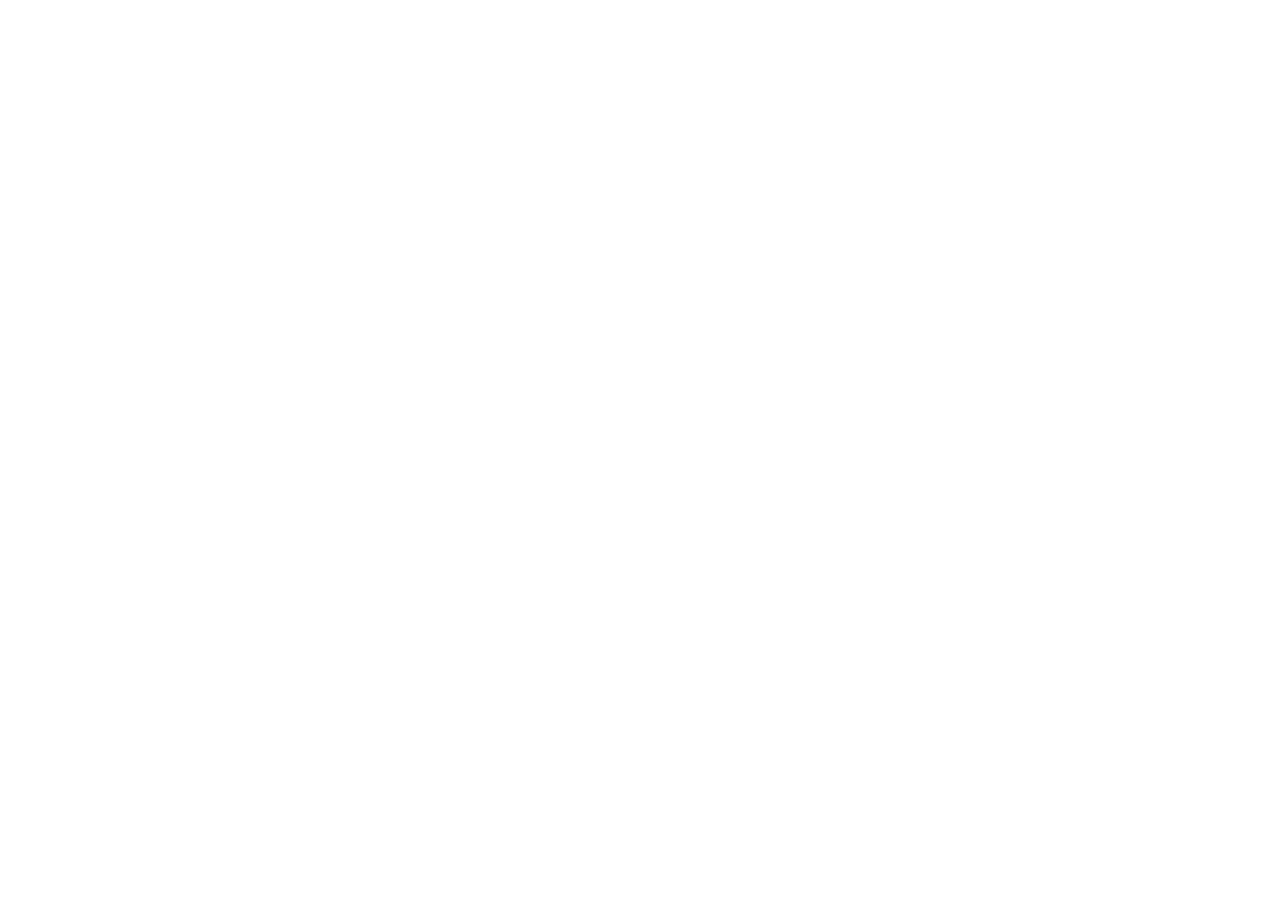
==== index.html @ 08dc2731 "Adding files" ====
<!DOCTYPE html>
<html lang="en">
	<head>
		<meta charset="UTF-8" />
		<meta name="viewport" content="width=device-width, initial-scale=1.0" />
		<link rel="stylesheet" href="style.css" />
		<title>Poster Shop</title>
	</head>
	<body></body>
</html>
---- style.css ----
* {
	margin: 0;
	padding: 0;
	box-sizing: border-box;
}

html,
body {
	width: 100%;
	height: 100%;
}
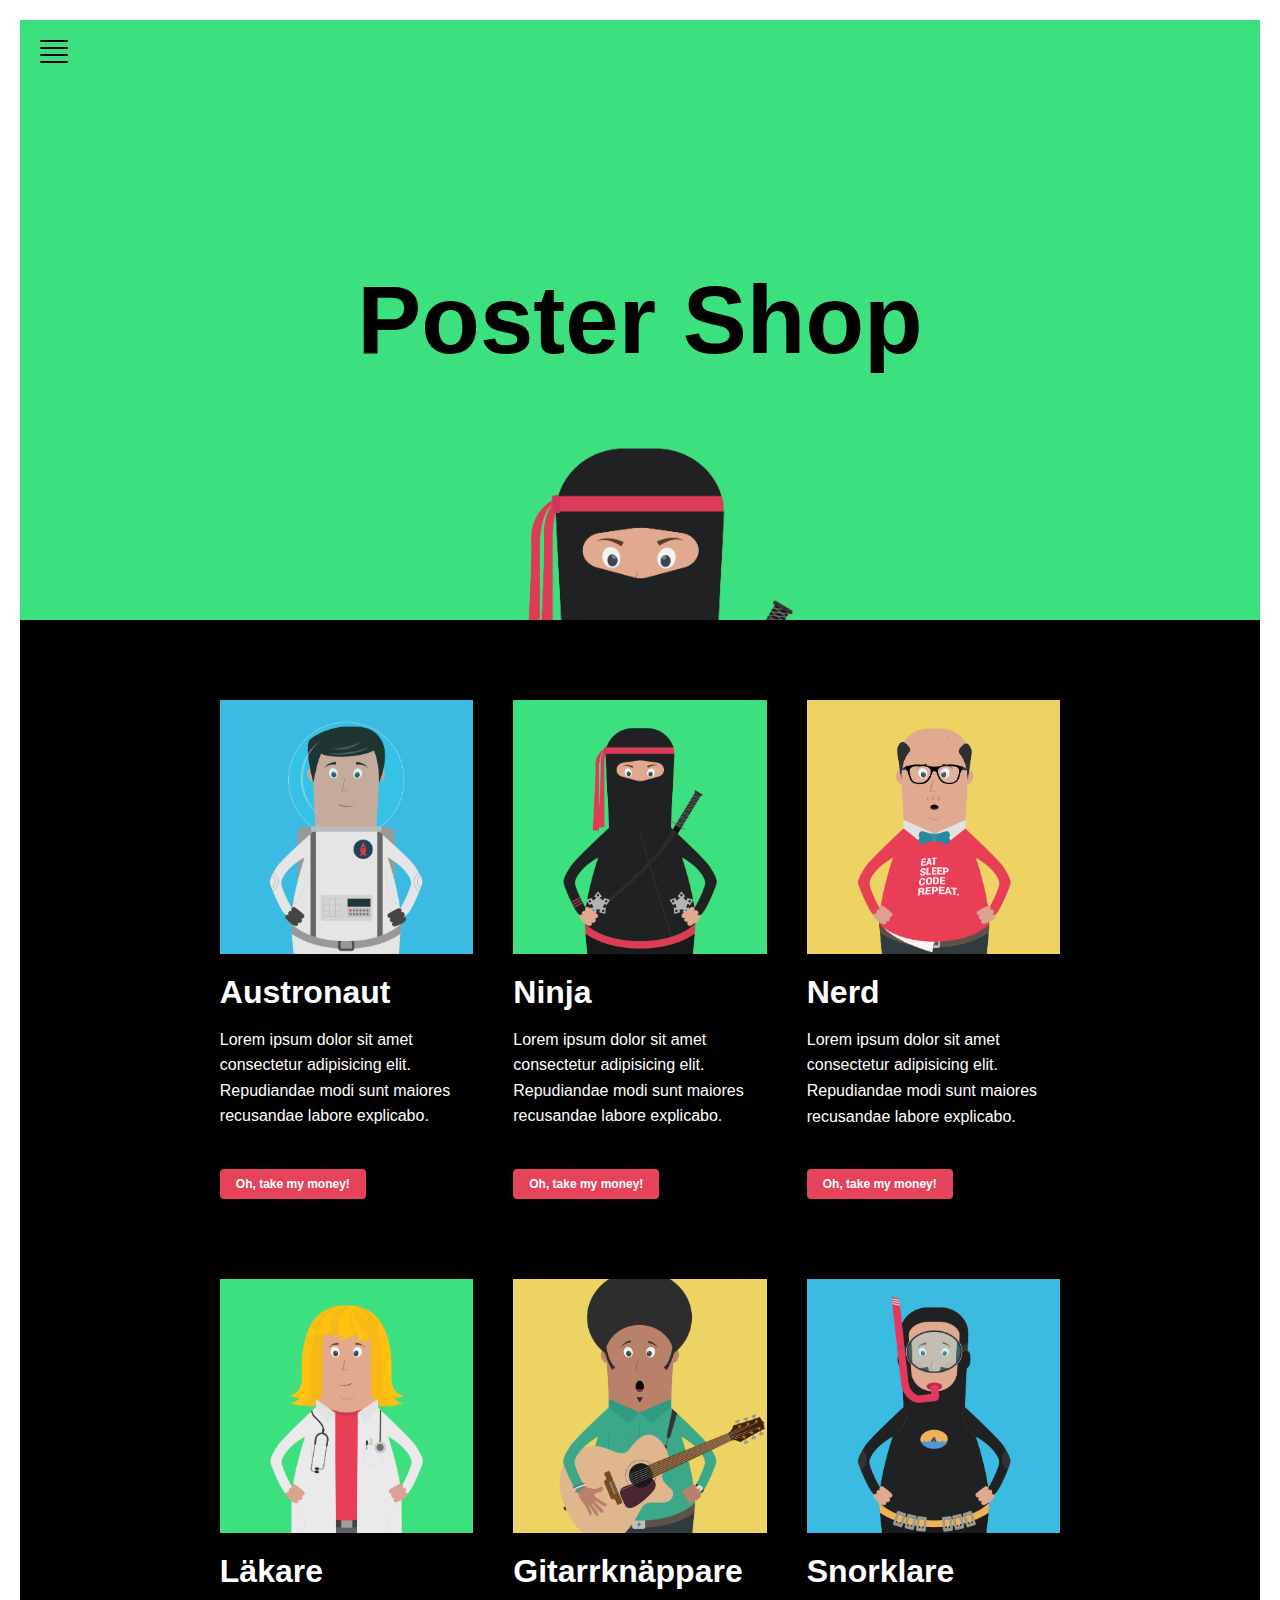
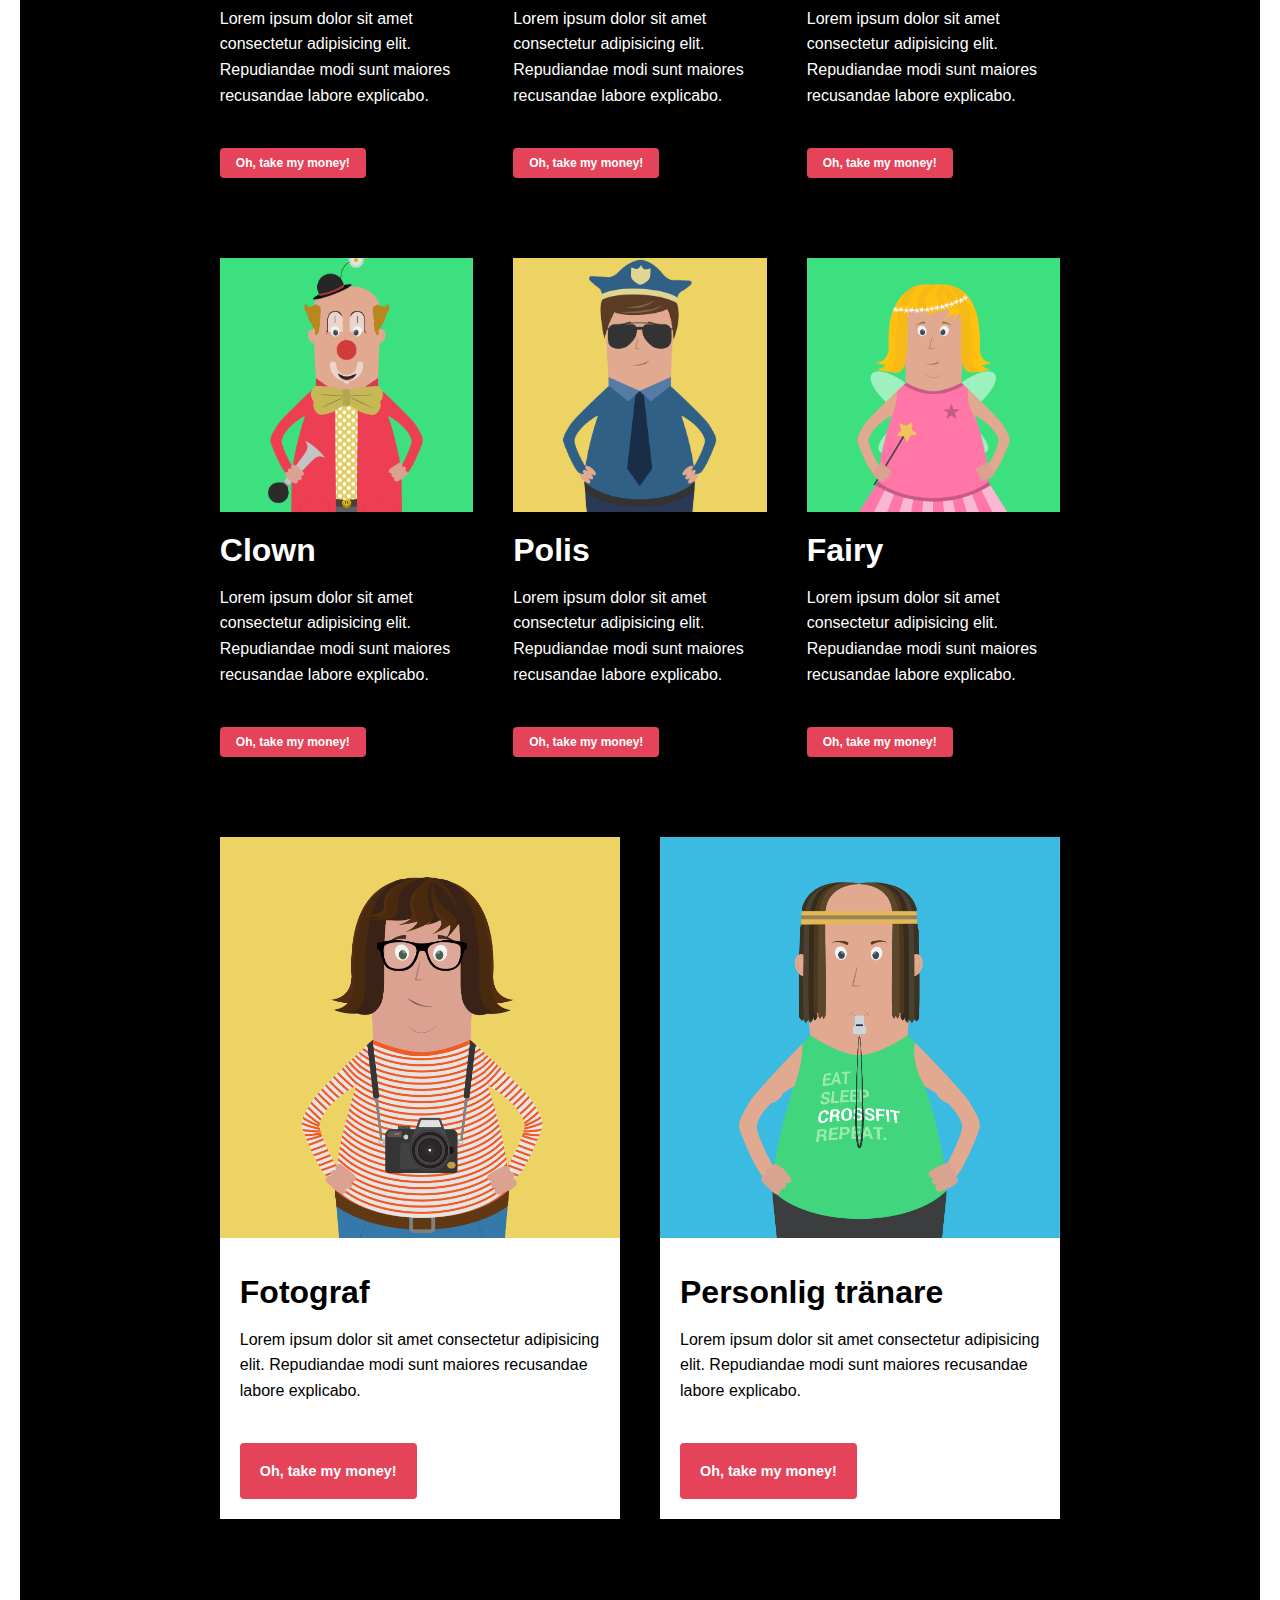
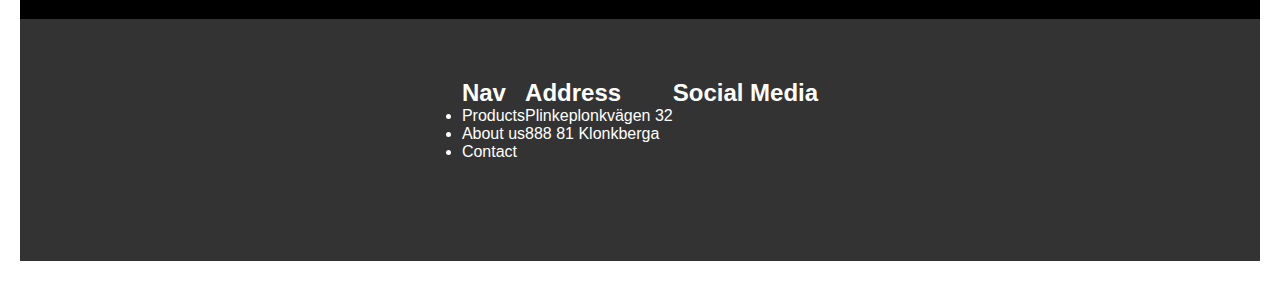
==== commit 8c0179f9: "Update" ====
--- a/index.html
+++ b/index.html
@@ -6,5 +6,148 @@
 		<link rel="stylesheet" href="style.css" />
 		<title>Poster Shop</title>
 	</head>
-	<body></body>
+	<body>
+		<div class="container">
+			<header>
+				<h1>Poster Shop</h1>
+				<div class="menubtn"></div>
+			</header>
+			<section class="posters">
+				<div>
+					<img src="assets/char-1.png" alt="" />
+					<h2>Austronaut</h2>
+					<p>
+						Lorem ipsum dolor sit amet consectetur adipisicing elit.
+						Repudiandae modi sunt maiores recusandae labore
+						explicabo.
+					</p>
+					<a href="#">Oh, take my money!</a>
+				</div>
+				<div>
+					<img src="assets/char-2.png" alt="" />
+					<h2>Ninja</h2>
+					<p>
+						Lorem ipsum dolor sit amet consectetur adipisicing elit.
+						Repudiandae modi sunt maiores recusandae labore
+						explicabo.
+					</p>
+					<a href="#">Oh, take my money!</a>
+				</div>
+				<div>
+					<img src="assets/char-3.png" alt="" />
+					<h2>Nerd</h2>
+					<p>
+						Lorem ipsum dolor sit amet consectetur adipisicing elit.
+						Repudiandae modi sunt maiores recusandae labore
+						explicabo.
+					</p>
+					<a href="#">Oh, take my money!</a>
+				</div>
+				<div>
+					<img src="assets/char-11.png" alt="" />
+					<h2>Läkare</h2>
+					<p>
+						Lorem ipsum dolor sit amet consectetur adipisicing elit.
+						Repudiandae modi sunt maiores recusandae labore
+						explicabo.
+					</p>
+					<a href="#">Oh, take my money!</a>
+				</div>
+				<div>
+					<img src="assets/char-12.png" alt="" />
+					<h2>Gitarrknäppare</h2>
+					<p>
+						Lorem ipsum dolor sit amet consectetur adipisicing elit.
+						Repudiandae modi sunt maiores recusandae labore
+						explicabo.
+					</p>
+					<a href="#">Oh, take my money!</a>
+				</div>
+				<div>
+					<img src="assets/char-4.png" alt="" />
+					<h2>Snorklare</h2>
+					<p>
+						Lorem ipsum dolor sit amet consectetur adipisicing elit.
+						Repudiandae modi sunt maiores recusandae labore
+						explicabo.
+					</p>
+					<a href="#">Oh, take my money!</a>
+				</div>
+				<div>
+					<img src="assets/char-5.png" alt="" />
+					<h2>Clown</h2>
+					<p>
+						Lorem ipsum dolor sit amet consectetur adipisicing elit.
+						Repudiandae modi sunt maiores recusandae labore
+						explicabo.
+					</p>
+					<a href="#">Oh, take my money!</a>
+				</div>
+				<div>
+					<img src="assets/char-6.png" alt="" />
+					<h2>Polis</h2>
+					<p>
+						Lorem ipsum dolor sit amet consectetur adipisicing elit.
+						Repudiandae modi sunt maiores recusandae labore
+						explicabo.
+					</p>
+					<a href="#">Oh, take my money!</a>
+				</div>
+				<div>
+					<img src="assets/char-8.png" alt="" />
+					<h2>Fairy</h2>
+					<p>
+						Lorem ipsum dolor sit amet consectetur adipisicing elit.
+						Repudiandae modi sunt maiores recusandae labore
+						explicabo.
+					</p>
+					<a href="#">Oh, take my money!</a>
+				</div>
+				<div>
+					<img src="assets/char-7.png" alt="" />
+					<article>
+						<h2>Fotograf</h2>
+						<p>
+							Lorem ipsum dolor sit amet consectetur adipisicing
+							elit. Repudiandae modi sunt maiores recusandae
+							labore explicabo.
+						</p>
+						<a href="#">Oh, take my money!</a>
+					</article>
+				</div>
+				<div>
+					<img src="assets/char-9.png" alt="" />
+					<article>
+						<h2>Personlig tränare</h2>
+						<p>
+							Lorem ipsum dolor sit amet consectetur adipisicing
+							elit. Repudiandae modi sunt maiores recusandae
+							labore explicabo.
+						</p>
+						<a href="#">Oh, take my money!</a>
+					</article>
+				</div>
+			</section>
+			<footer>
+				<div>
+					<h2>Nav</h2>
+					<ul>
+						<li>Products</li>
+						<li>About us</li>
+						<li>Contact</li>
+					</ul>
+				</div>
+				<div>
+					<h2>Address</h2>
+					<p>
+						Plinkeplonkvägen 32<br />
+						888 81 Klonkberga
+					</p>
+				</div>
+				<div>
+					<h2>Social Media</h2>
+				</div>
+			</footer>
+		</div>
+	</body>
 </html>
--- a/style.css
+++ b/style.css
@@ -4,8 +4,110 @@
 	box-sizing: border-box;
 }
 
-html,
 body {
+	font-family: Arial, Helvetica, sans-serif;
+	display: flex;
+	justify-content: center;
+}
+
+.container {
+	margin: 20px;
+	width: 1500px;
+	background: black;
+	display: table;
+}
+
+header {
+	position: relative;
+	display: flex;
+	justify-content: center;
+	align-items: center;
+	background-color: #3de07e;
+	background-image: url("assets/char-2.png");
+	background-size: 50%;
+	background-repeat: no-repeat;
+	background-position: center 360px;
+	height: 600px;
+}
+
+header h1 {
+	font-size: 6rem;
+}
+
+.menubtn {
+	background-image: url("assets/navicon.svg");
+	background-repeat: no-repeat;
+	display: block;
+	content: "";
+	width: 32px;
+	height: 32px;
+	position: absolute;
+	left: 20px;
+	top: 20px;
+}
+
+.posters {
+	color: white;
+	margin: 60px auto 40px auto;
+	display: flex;
+	flex-wrap: wrap;
+	width: 71%;
+}
+
+.posters div {
+	flex: 25%;
+	margin: 20px 20px 60px 20px;
+}
+
+.posters div img {
 	width: 100%;
-	height: 100%;
 }
+
+.posters h2 {
+	margin-top: 16px;
+	font-size: 2rem;
+}
+
+.posters p {
+	margin-top: 16px;
+	line-height: 1.6rem;
+	font-size: 1rem;
+}
+
+.posters a {
+	background-color: rgb(229, 67, 89);
+	color: white;
+	text-decoration: none;
+	padding: 8px 16px;
+	display: inline-block;
+	margin-top: 40px;
+	font-weight: 600;
+	border-radius: 4px;
+	font-size: 0.75rem;
+}
+
+.posters .div:nth-child(10),
+.posters .div:nth-child(11) {
+	flex: 50%;
+}
+
+article {
+	padding: 20px;
+	background-color: white;
+	color: black;
+	margin-top: -4px;
+}
+
+article a {
+	font-size: 0.9rem !important;
+	padding: 20px !important;
+}
+
+footer {
+	display: flex;
+	justify-content: center;
+	color: white;
+	padding-top: 60px;
+	padding-bottom: 100px;
+	background-color: rgb(51, 51, 51);
+}
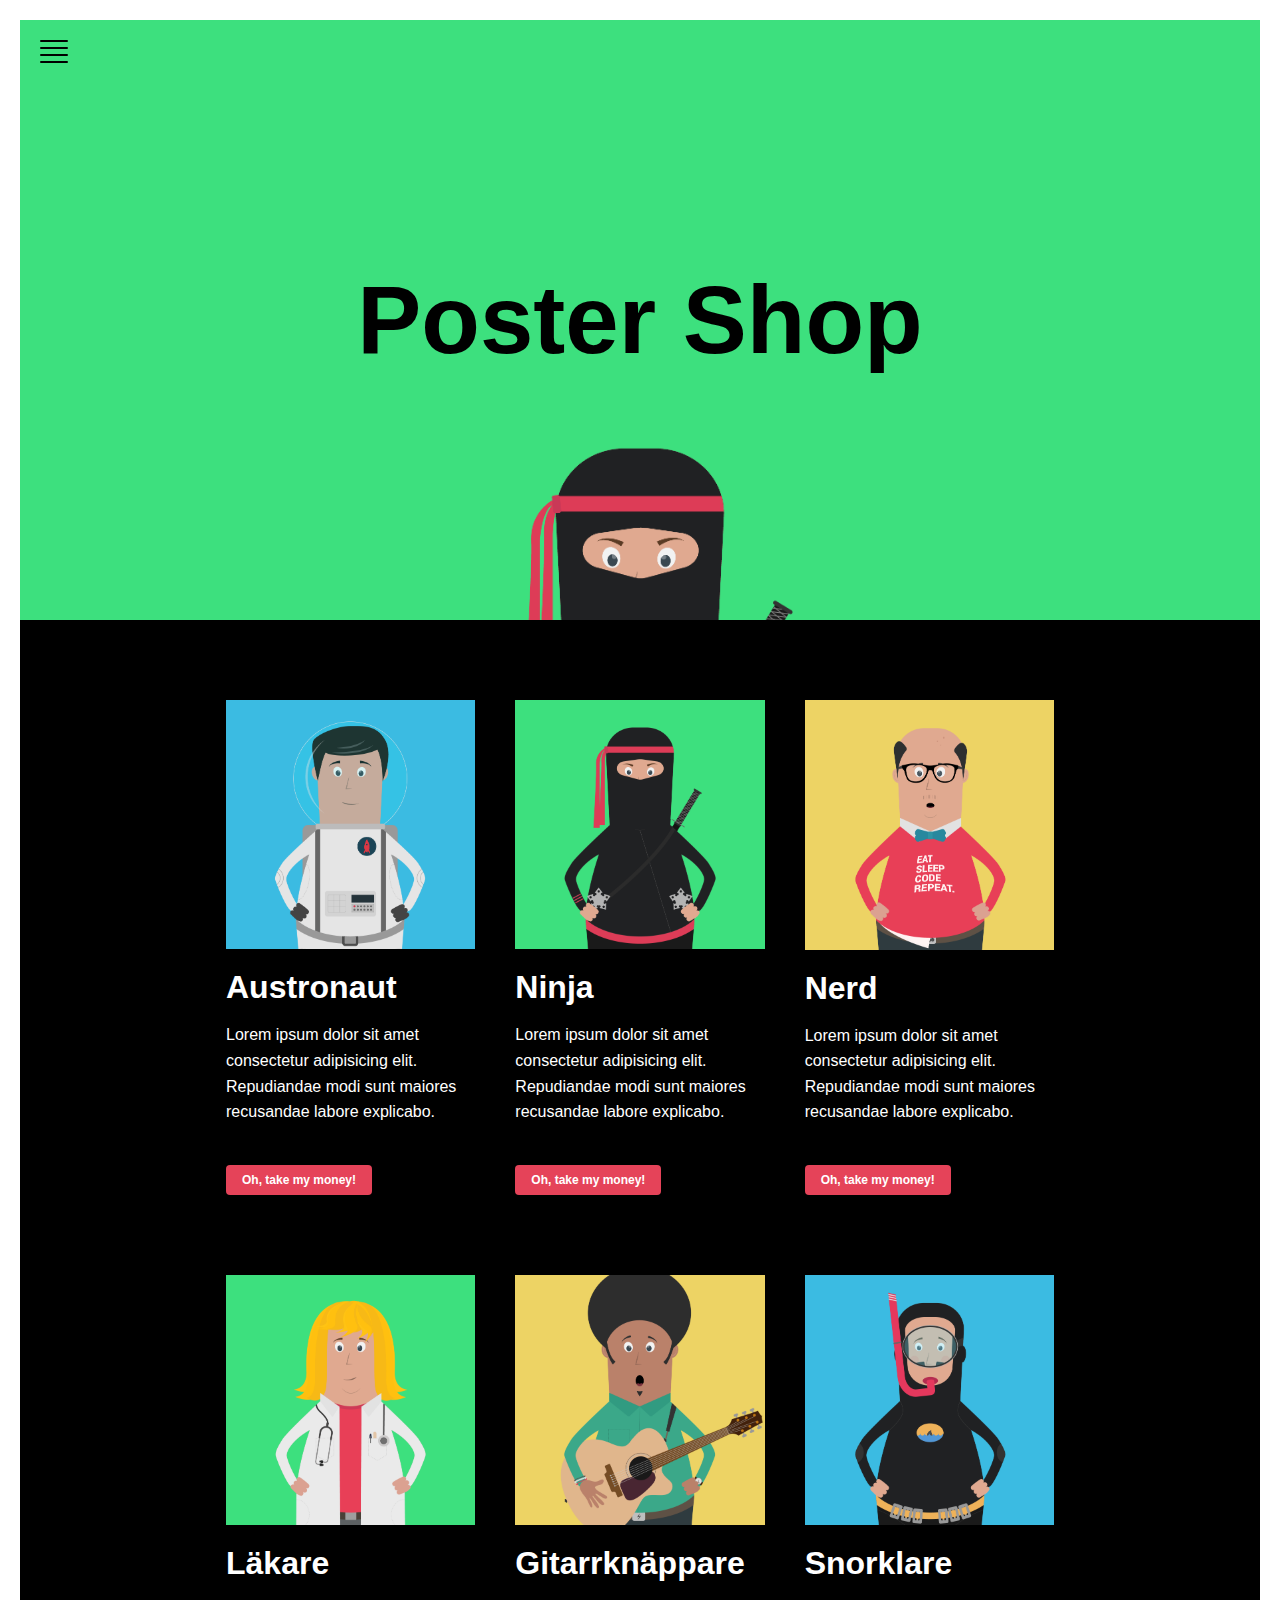
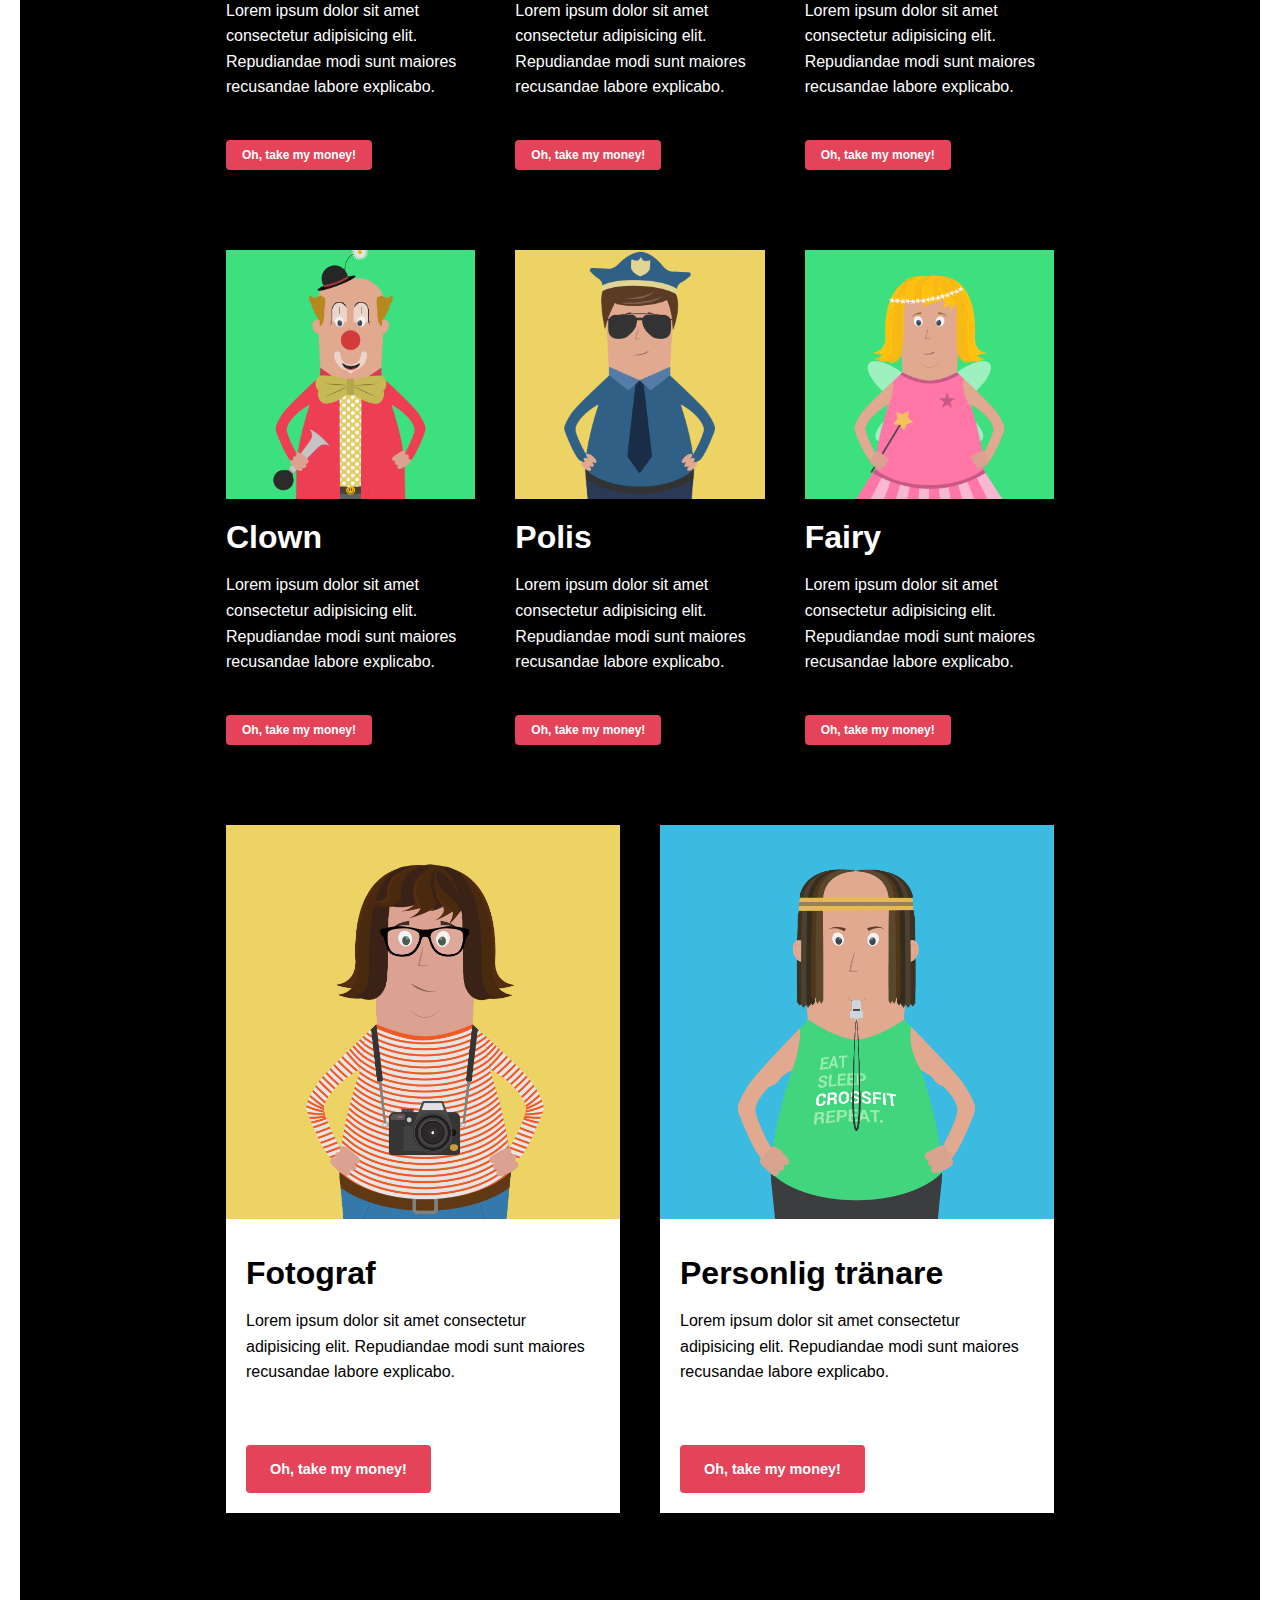
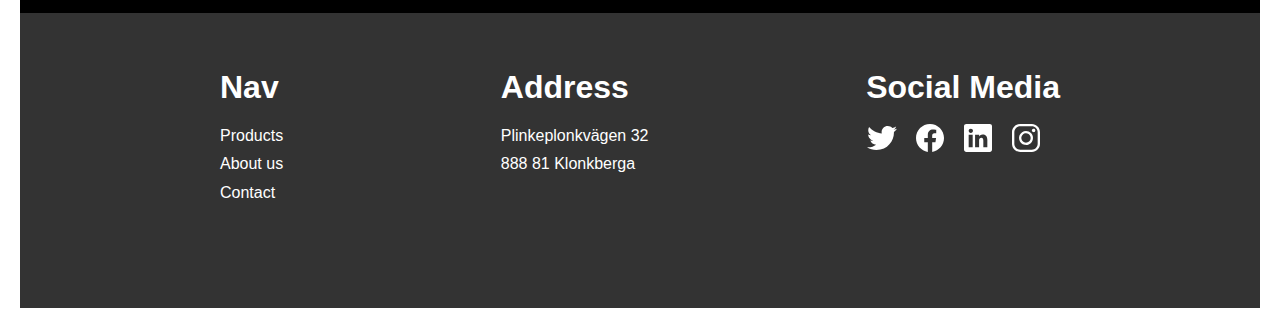
==== commit ab19cc78: "Final" ====
--- a/index.html
+++ b/index.html
@@ -10,7 +10,7 @@
 		<div class="container">
 			<header>
 				<h1>Poster Shop</h1>
-				<div class="menubtn"></div>
+				<a href="#" class="menubtn"></a>
 			</header>
 			<section class="posters">
 				<div>
@@ -129,23 +129,31 @@
 				</div>
 			</section>
 			<footer>
-				<div>
-					<h2>Nav</h2>
-					<ul>
-						<li>Products</li>
-						<li>About us</li>
-						<li>Contact</li>
-					</ul>
-				</div>
-				<div>
-					<h2>Address</h2>
-					<p>
-						Plinkeplonkvägen 32<br />
-						888 81 Klonkberga
-					</p>
-				</div>
-				<div>
-					<h2>Social Media</h2>
+				<div class="contain">
+					<div>
+						<h2>Nav</h2>
+						<ul>
+							<li><a href="#">Products</a></li>
+							<li><a href="#">About us</a></li>
+							<li><a href="#">Contact</a></li>
+						</ul>
+					</div>
+					<div>
+						<h2>Address</h2>
+						<p>
+							Plinkeplonkvägen 32<br />
+							888 81 Klonkberga
+						</p>
+					</div>
+					<div>
+						<h2>Social Media</h2>
+						<div class="links">
+							<a href="#" class="icon-twitter">Twitter</a>
+							<a href="#" class="icon-facebook">Facebook</a>
+							<a href="#" class="icon-linkedin">Linkedin</a>
+							<a href="#" class="icon-instagram">Instagram</a>
+						</div>
+					</div>
 				</div>
 			</footer>
 		</div>
--- a/style.css
+++ b/style.css
@@ -51,7 +51,7 @@
 	margin: 60px auto 40px auto;
 	display: flex;
 	flex-wrap: wrap;
-	width: 71%;
+	width: 70%;
 }
 
 .posters div {
@@ -100,10 +100,18 @@
 
 article a {
 	font-size: 0.9rem !important;
-	padding: 20px !important;
+	padding: 16px 24px !important;
+	margin-top: 60px !important;
+}
+
+.posters a:hover {
+	text-decoration: none;
+	background-color: rgb(185, 51, 51);
 }
 
 footer {
+	padding: 20px;
+	line-height: 1.8rem;
 	display: flex;
 	justify-content: center;
 	color: white;
@@ -111,3 +119,57 @@
 	padding-bottom: 100px;
 	background-color: rgb(51, 51, 51);
 }
+
+footer h2 {
+	font-size: 2rem;
+	margin-bottom: 20px;
+}
+
+footer .contain {
+	display: flex;
+	justify-content: space-between;
+	width: 70%;
+}
+
+footer ul {
+	list-style: none;
+}
+
+footer .links {
+	display: flex;
+}
+
+footer a {
+	color: white;
+	text-decoration: none;
+}
+
+footer a:hover {
+	opacity: 0.5;
+	text-decoration: underline;
+}
+
+footer .links a {
+	text-indent: -10000px;
+	overflow: hidden;
+	display: block;
+	width: 32px;
+	height: 32px;
+	margin-right: 16px;
+}
+
+.icon-twitter {
+	background-image: url("assets/logo-twitter.svg");
+}
+
+.icon-facebook {
+	background-image: url("assets/logo-facebook.svg");
+}
+
+.icon-linkedin {
+	background-image: url("assets/logo-linkedin.svg");
+}
+
+.icon-instagram {
+	background-image: url("assets/logo-instagram.svg");
+}
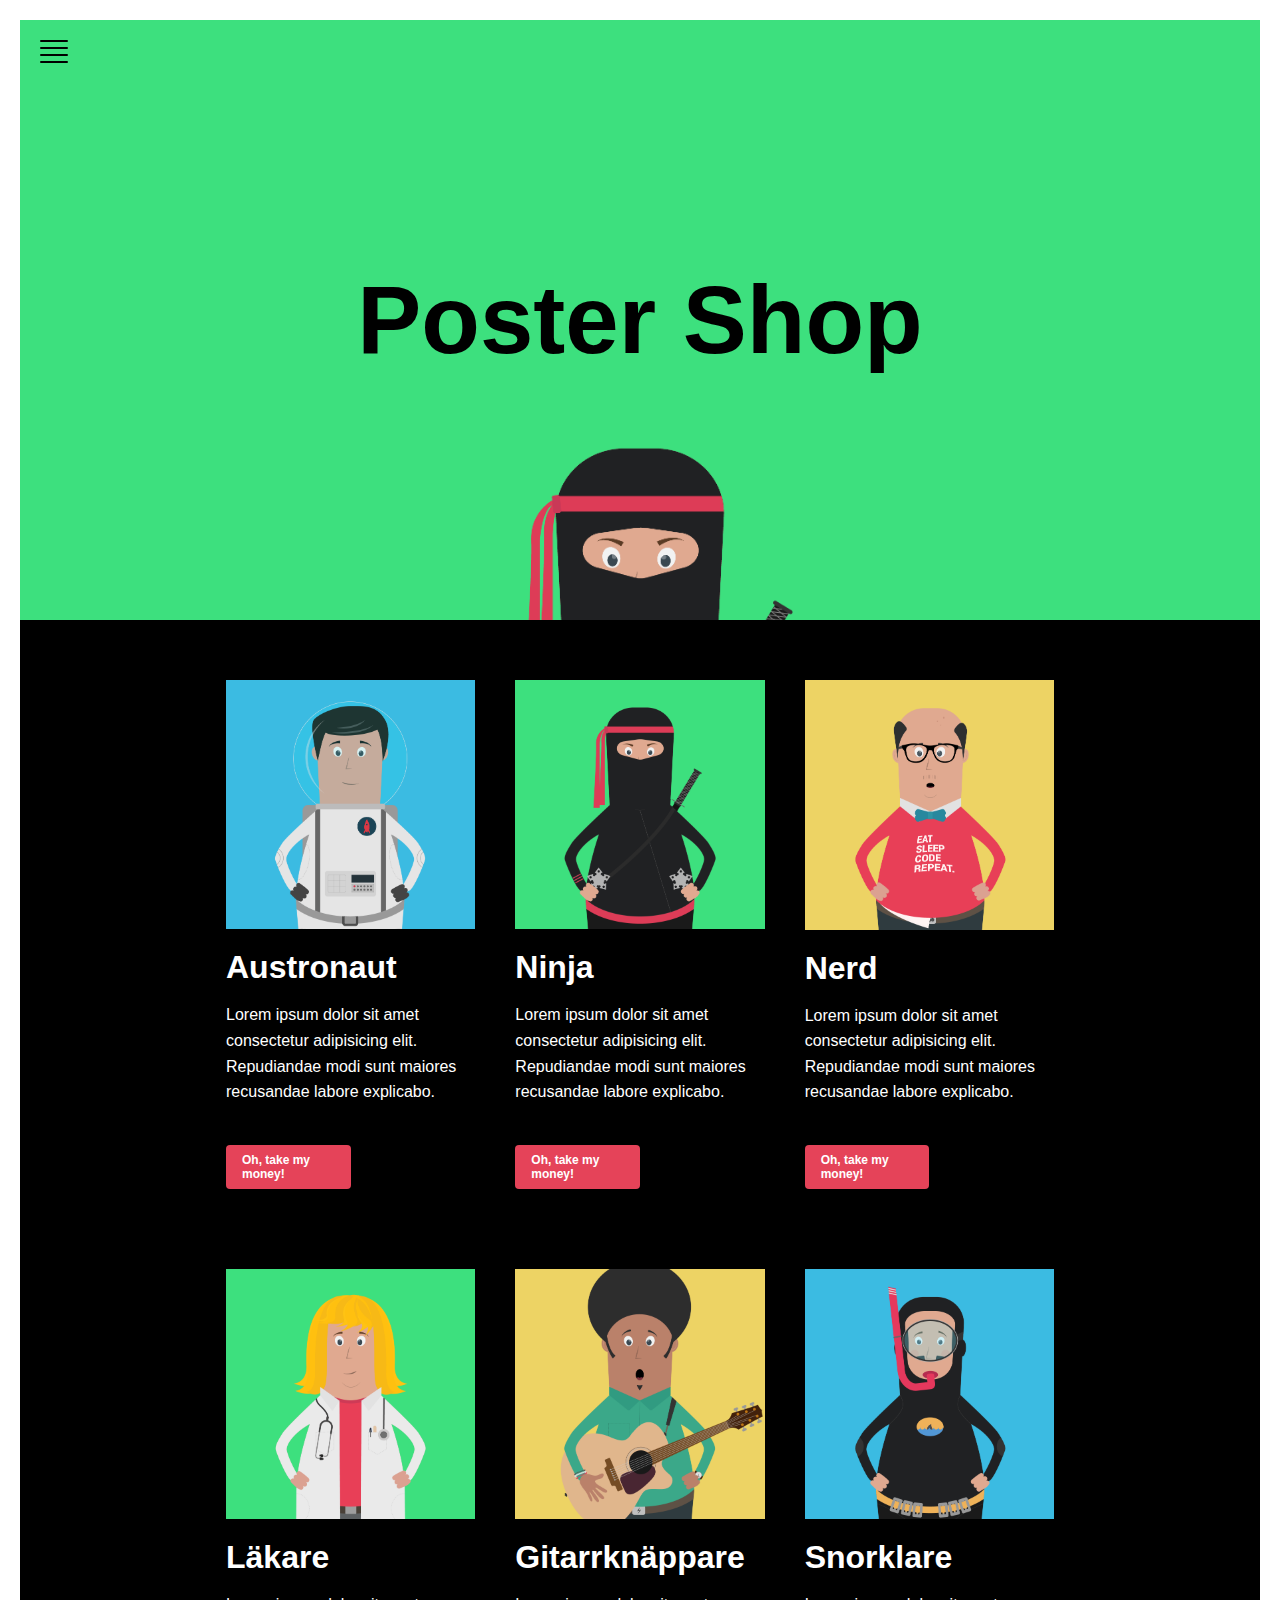
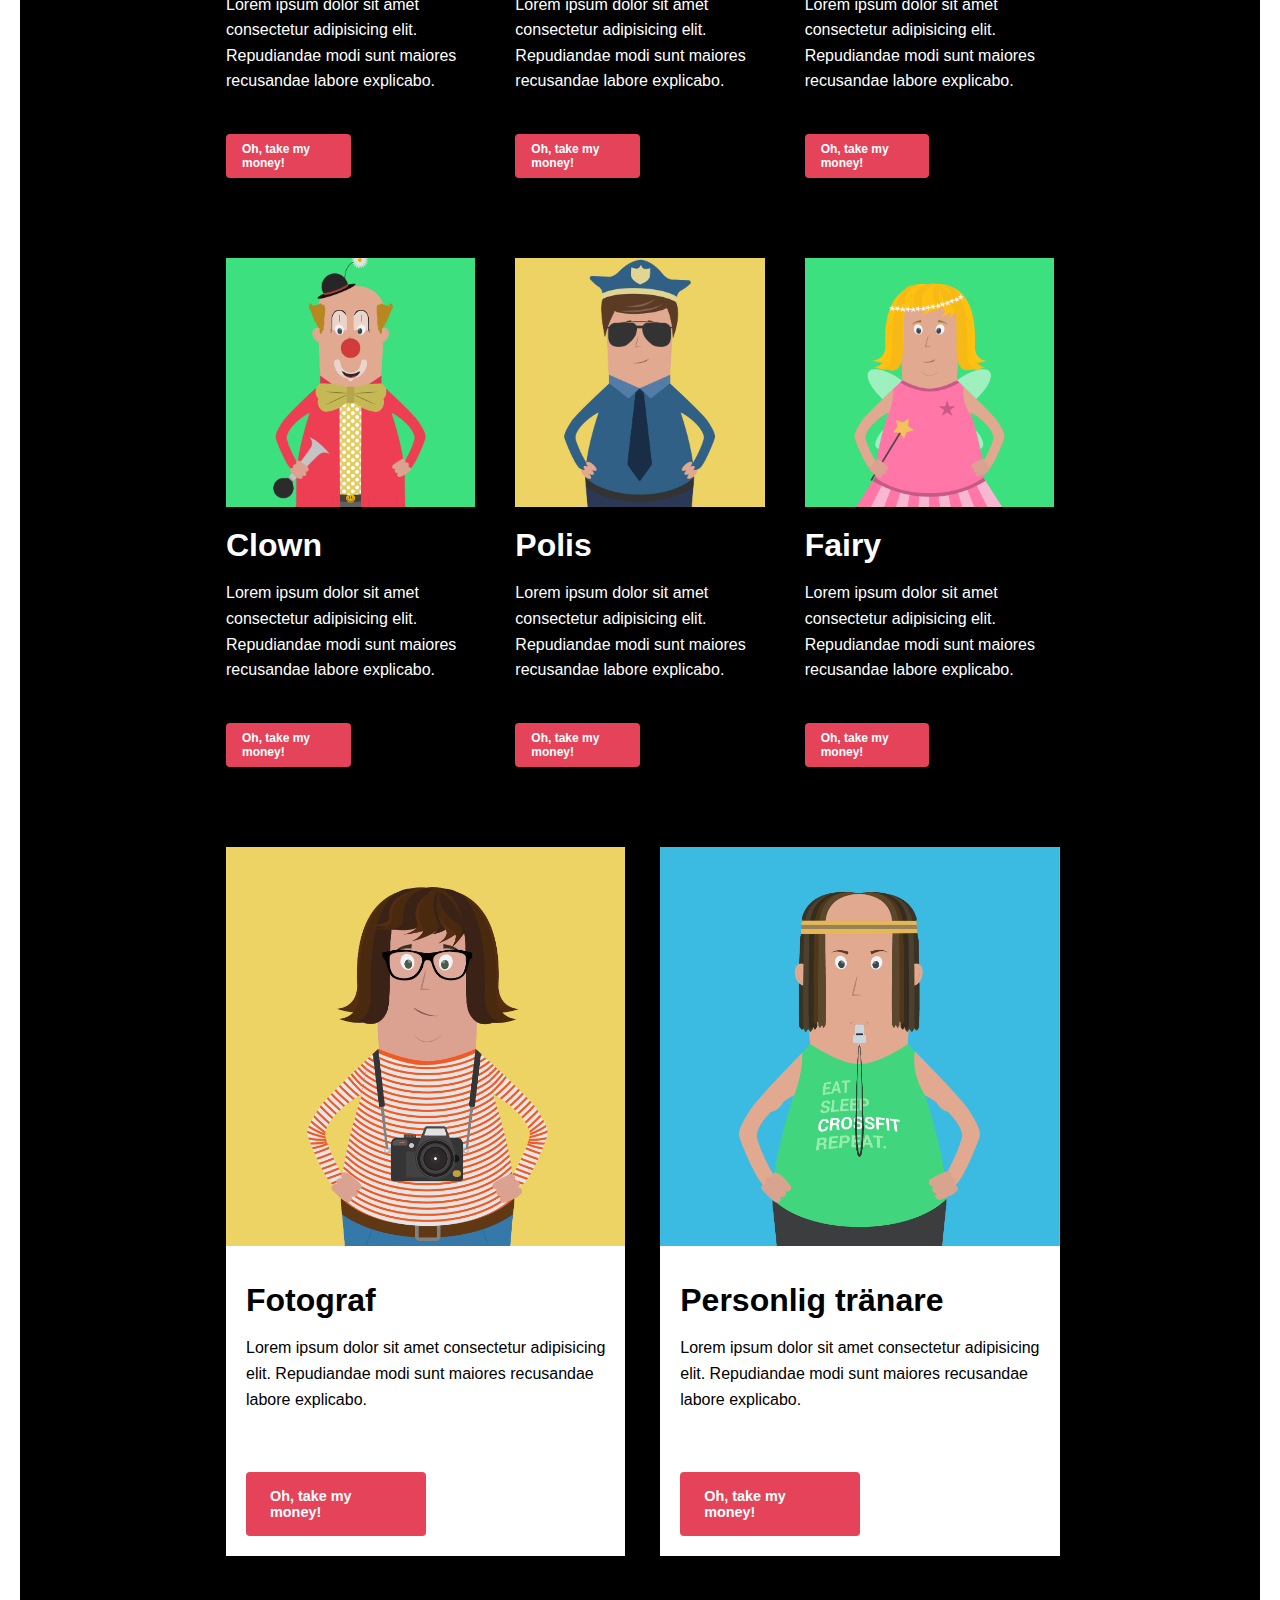
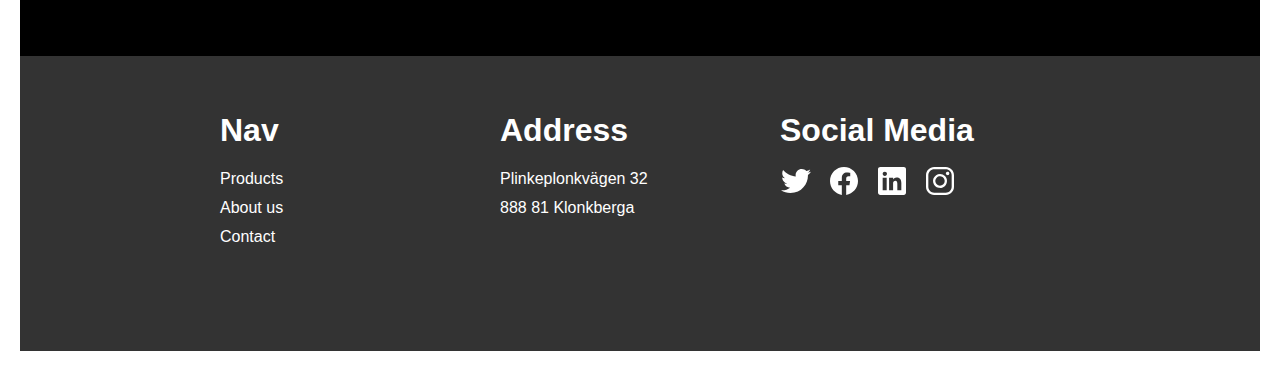
==== commit 07109bc8: "Grid style" ====
--- a/index.html
+++ b/index.html
@@ -4,6 +4,7 @@
 		<meta charset="UTF-8" />
 		<meta name="viewport" content="width=device-width, initial-scale=1.0" />
 		<link rel="stylesheet" href="style.css" />
+		<link rel="stylesheet" href="style-grid.css" />
 		<title>Poster Shop</title>
 	</head>
 	<body>
--- a/style.css
+++ b/style.css
@@ -10,14 +10,21 @@
 	justify-content: center;
 }
 
+h1,
+h2 {
+	text-align: left;
+}
+
 .container {
 	margin: 20px;
 	width: 1500px;
 	background: black;
+	color: white;
 	display: table;
 }
 
 header {
+	color: black;
 	position: relative;
 	display: flex;
 	justify-content: center;
@@ -34,6 +41,15 @@
 	font-size: 6rem;
 }
 
+.checkout-header {
+	width: 70%;
+	margin-left: auto;
+	margin-right: auto;
+	padding: 20px;
+	padding-top: 180px;
+	font-size: 2.5rem;
+}
+
 .menubtn {
 	background-image: url("assets/navicon.svg");
 	background-repeat: no-repeat;
@@ -46,9 +62,10 @@
 	top: 20px;
 }
 
-.posters {
-	color: white;
-	margin: 60px auto 40px auto;
+.posters,
+.checkout {
+	color: white;
+	margin: 0px auto 40px auto;
 	display: flex;
 	flex-wrap: wrap;
 	width: 70%;
@@ -59,11 +76,13 @@
 	margin: 20px 20px 60px 20px;
 }
 
-.posters div img {
+.posters div img,
+.checkout div img {
 	width: 100%;
 }
 
-.posters h2 {
+.posters h2,
+.checkout h2 {
 	margin-top: 16px;
 	font-size: 2rem;
 }
@@ -74,7 +93,8 @@
 	font-size: 1rem;
 }
 
-.posters a {
+.posters a,
+.checkout a {
 	background-color: rgb(229, 67, 89);
 	color: white;
 	text-decoration: none;
@@ -85,10 +105,19 @@
 	border-radius: 4px;
 	font-size: 0.75rem;
 }
+.checkout a {
+	margin-top: 20px !important;
+}
 
 .posters .div:nth-child(10),
-.posters .div:nth-child(11) {
-	flex: 50%;
+.posters .div:nth-child(11),
+.checkout div {
+	flex: 50% !important;
+}
+
+.checkout div {
+	flex: 40% !important;
+	margin: 20px 20px 60px 20px;
 }
 
 article {
@@ -104,12 +133,75 @@
 	margin-top: 60px !important;
 }
 
-.posters a:hover {
+.posters a:hover,
+.checkout a:hover {
 	text-decoration: none;
 	background-color: rgb(185, 51, 51);
 }
 
+.checkout-bottom {
+	width: 70%;
+	margin-left: auto;
+	margin-right: auto;
+	margin-bottom: 80px;
+	display: block;
+}
+
+.flextable {
+	font-size: 1.2rem;
+	margin: 20px;
+	display: flex;
+	flex-wrap: wrap;
+	justify-content: space-between;
+}
+
+.flextable div {
+	line-height: 3rem;
+	flex: 42%;
+}
+.flextable div:nth-child(3n) {
+	text-align: right;
+	flex: 8%;
+}
+
+.flextable div:nth-child(1),
+.flextable div:nth-child(2),
+.flextable div:nth-child(3) {
+	background-color: rgb(55, 55, 55);
+}
+
+.flextable .last {
+	border-top: 1px solid white;
+	flex: 50%;
+	font-weight: bold;
+}
+
+.flextable .last:last-child {
+	text-align: right;
+}
+
+.button {
+	float: right;
+	margin-right: 20px;
+	margin-bottom: 80px;
+	background-color: rgb(229, 67, 89);
+	color: white;
+	text-decoration: none;
+	padding: 20px 30px;
+	display: block;
+	margin-top: 40px;
+	font-weight: 600;
+	border-radius: 4px;
+	font-size: 1rem;
+}
+
+.button:hover {
+	text-decoration: none;
+	background-color: rgb(185, 51, 51);
+}
+
 footer {
+	clear: both;
 	padding: 20px;
 	line-height: 1.8rem;
 	display: flex;
--- a/style-grid.css
+++ b/style-grid.css
@@ -0,0 +1,30 @@
+header {
+	display: grid;
+}
+.posters {
+	margin-top: 40px;
+	display: grid;
+	grid-template-columns: 1fr 1fr 1fr;
+}
+
+.posters div {
+	display: block;
+}
+
+.posters div a {
+	width: 50%;
+}
+
+footer .contain {
+	display: grid;
+	grid-template-columns: 1fr 1fr 1fr;
+}
+
+.posters div:nth-child(10) {
+	width: 138%;
+}
+
+.posters div:last-child {
+	width: 138%;
+	margin-left: 57%;
+}
